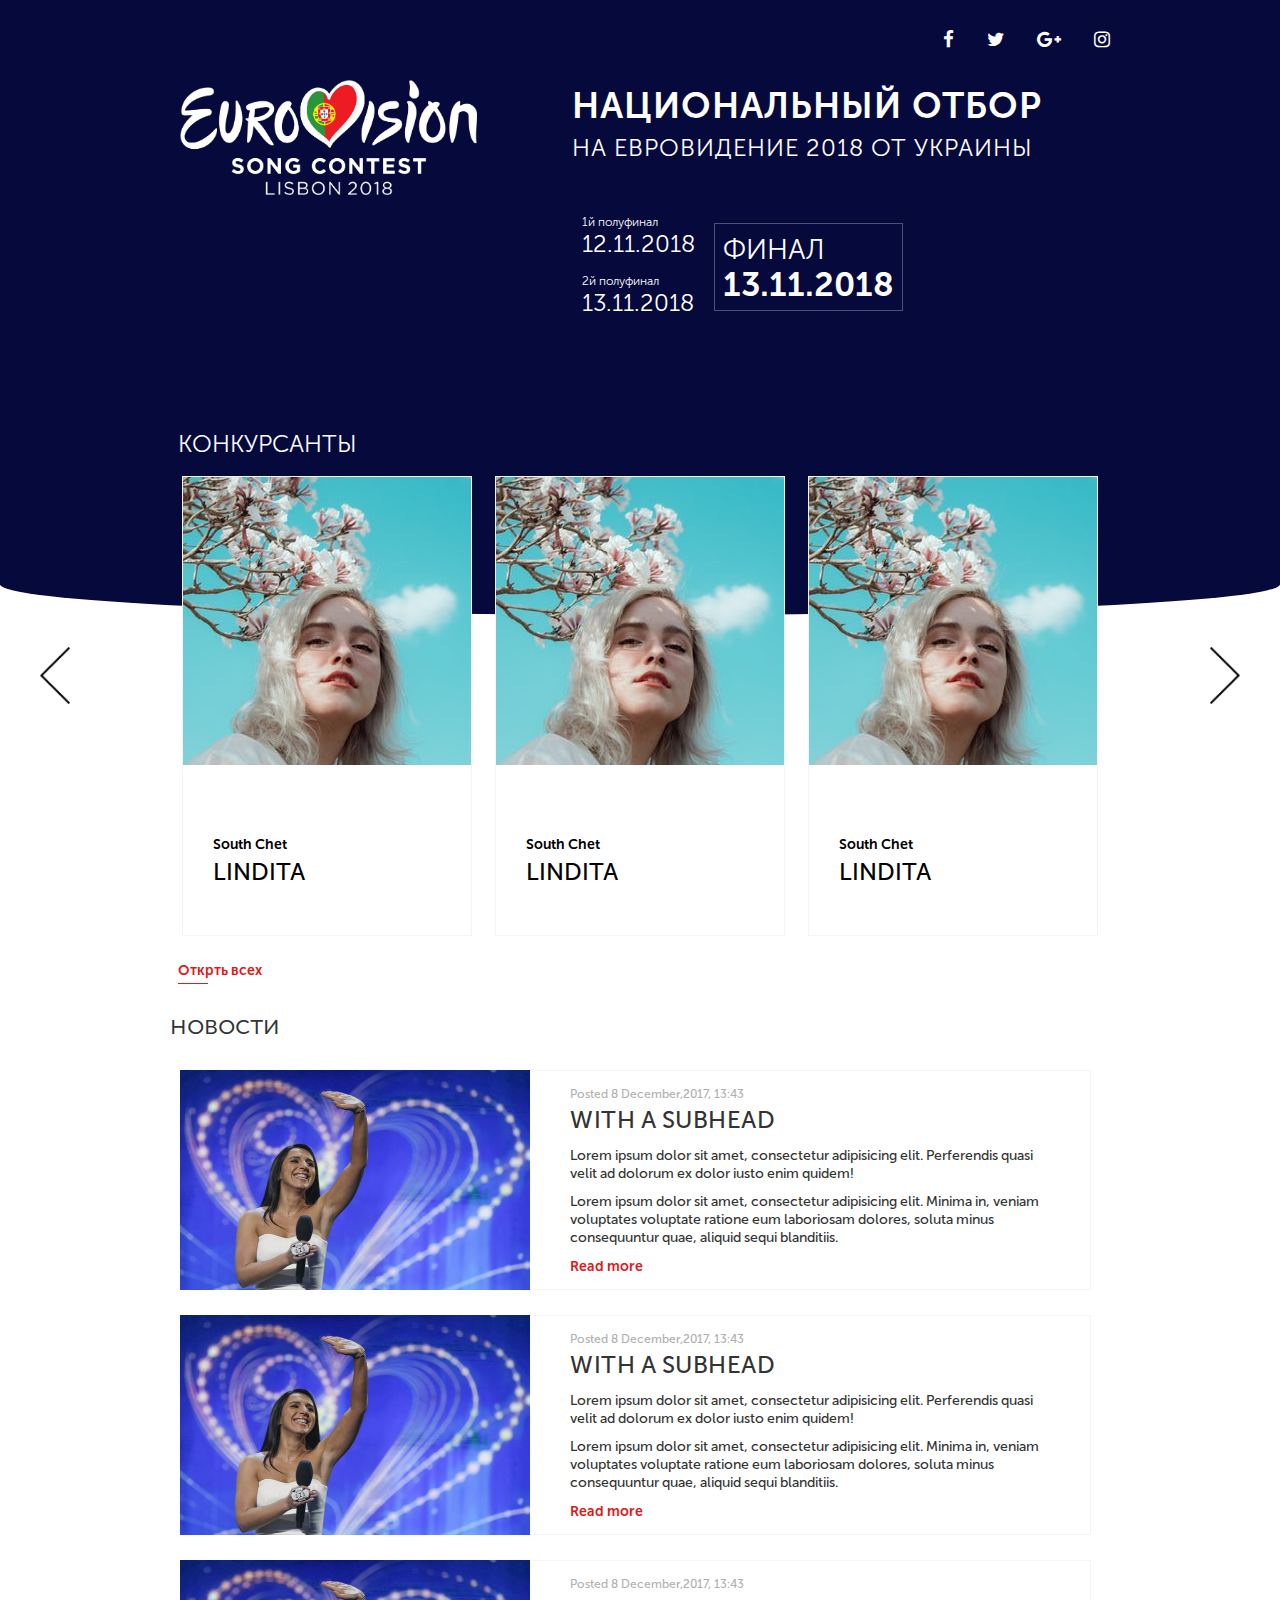
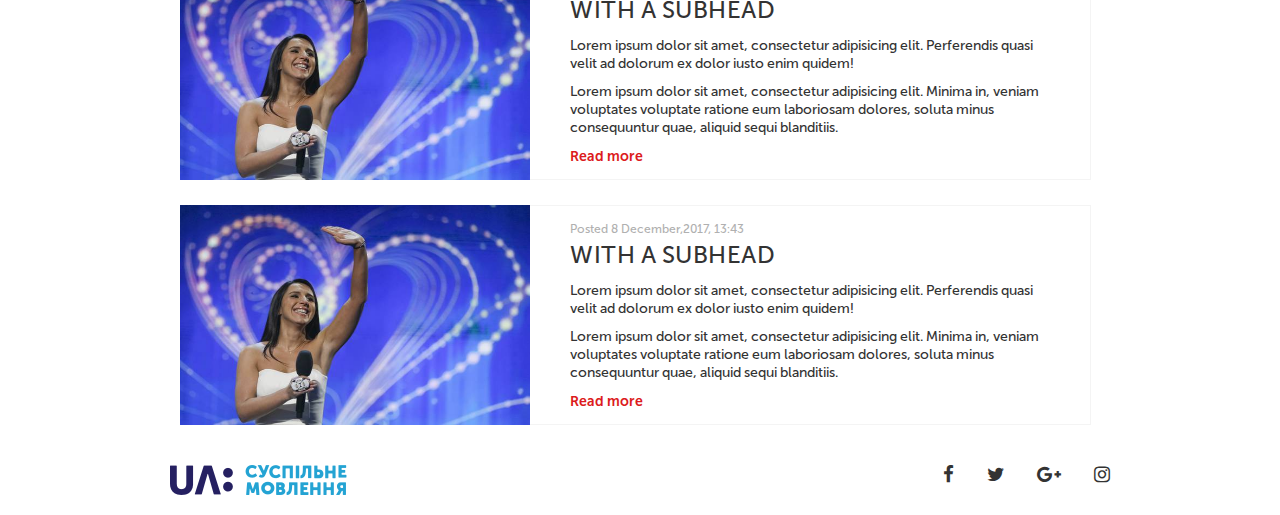
==== index.html @ 68eef476 "first page created" ====
<!DOCTYPE html>
<html lang="ru">
<head>
	<meta charset="UTF-8">
	<title>Национальный отбор</title>
	<link rel="stylesheet" href="css/style.css">
	<link rel="stylesheet" href="css/bootstrap.min.css">
	<link rel="stylesheet" href="css/fonts.css">
	<link rel="stylesheet" href="font-awesome/css/font-awesome.min.css">
	<meta name="viewport" content="width=device-width, initial-scale=1">
</head>
<body>

	<section class="header">
		<div class="container">
			<div class="row">
				<div class="share-wrapper share-header">
					<div class="share facebook">
						<i class="fa fa-facebook fa-lg" aria-hidden="true"></i>
					</div>
					<div class="share twitter">
						<i class="fa fa-twitter fa-lg" aria-hidden="true"></i>
					</div>
					<div class="share googleplus">
						<i class="fa fa-google-plus fa-lg" aria-hidden="true"></i>
					</div>
					<div class="share instagramm">
						<i class="fa fa-instagram fa-lg" aria-hidden="true"></i>
					</div>
				</div>
			</div>
		</div>

		<div class="container">
			<div class="row">
				<div class="col-xs-5 col-sm-5 col-md-5 col-lg-5">
					<div class="euro-logo-wrapper">
						<div class="euro-logo">
							<img src="img/cmyk_white_esc_lisbon_2018.png" alt="Eurovision 2018">
						</div>
					</div>
				</div>
				<div class="col-xs-7 col-sm-7 col-md-7 col-lg-7">
					<div class="header-tittle">
						<span class="bold-tittle">национальный отбор</span> <br>
						<span class="light-tittle">на евровидение 2018 от украины</span>
					</div>
					<div class="container-fluid">
						<div class="row">
							<div class="col-md-3 col-lg-3">
								<div class="header-dates">
									<div class="stage">
										<div class="stage-text">1й полуфинал</div>
										<div class="stage-date">12.11.2018</div>
									</div>
									<div class="stage">
										<div class="stage-text">2й полуфинал</div>
										<div class="stage-date">13.11.2018</div>
									</div>
								</div>
							</div>
							<div class="col-md-4 col-lg-4">
								<div class="final-stage">
									<div class="final-text">финал</div>
									<div class="final-date">13.11.2018</div>
								</div>
							</div>
						</div>
					</div>

				</div>
			</div>
		</div>

		<div class="slider">
			<div class="container">
				<div class="row">
					<div class="slider-tittle light-tittle">конкурсанты</div>
					<div class="control control-left">
						<!-- <i class="fa fa-angle-left fa-5x" aria-hidden="true"></i> -->
					</div>
					<div class="profile-wrapper">
						<div class="profile">
						<div class="photo"></div>
						<div class="profile-descr">
							<div class="home-place">South Chet</div>
							<div class="name">lindita</div>
						</div>
						</div>
	
						<div class="profile">
						<div class="photo"></div>
						<div class="profile-descr">
							<div class="home-place">South Chet</div>
							<div class="name">lindita</div>
						</div>
						</div>
	
						<div class="profile">
						<div class="photo"></div>
						<div class="profile-descr">
							<div class="home-place">South Chet</div>
							<div class="name">lindita</div>
						</div>
						</div>
					</div>
					<div class="control control-right">
						<!-- <i class="fa fa-angle-right fa-5x" aria-hidden="true"></i> -->
					</div>
					<div class="open-all-button">
						Открть всех
						<div class="border-line"></div>
					</div>
				</div>
			</div>
		</div>
	</section>

	<section class="news-section">
		<div class="container">
			<div class="row">
				<div class="news-section-tittle light-tittle">новости</div>
				<div class="col-md-12 col-lg-12">
					<div class="news">
						<div class="news-image">
							<img src="img/news-image.jpg" alt="news image">
						</div>
						<div class="news-content">
							<div class="news-date">Posted 8 December,2017, 13:43</div>
							<div class="news-name light-tittle">with a subhead</div>
							<div class="news-text">
								<p>Lorem ipsum dolor sit amet, consectetur adipisicing elit. Perferendis quasi velit ad dolorum ex dolor iusto enim quidem!</p>
								<p>Lorem ipsum dolor sit amet, consectetur adipisicing elit. Minima in, veniam voluptates voluptate ratione eum laboriosam dolores, soluta minus consequuntur quae, aliquid sequi blanditiis.</p>
							</div>
							<div class="news-button">Read more</div>
						</div>
					</div>
				</div>

				<div class="col-md-12 col-lg-12">
					<div class="news">
						<div class="news-image">
							<img src="img/news-image.jpg" alt="news image">
						</div>
						<div class="news-content">
							<div class="news-date">Posted 8 December,2017, 13:43</div>
							<div class="news-name light-tittle">with a subhead</div>
							<div class="news-text">
								<p>Lorem ipsum dolor sit amet, consectetur adipisicing elit. Perferendis quasi velit ad dolorum ex dolor iusto enim quidem!</p>
								<p>Lorem ipsum dolor sit amet, consectetur adipisicing elit. Minima in, veniam voluptates voluptate ratione eum laboriosam dolores, soluta minus consequuntur quae, aliquid sequi blanditiis.</p>
							</div>
							<div class="news-button">Read more</div>
						</div>
					</div>
				</div>

				<div class="col-md-12 col-lg-12">
					<div class="news">
						<div class="news-image">
							<img src="img/news-image.jpg" alt="news image">
						</div>
						<div class="news-content">
							<div class="news-date">Posted 8 December,2017, 13:43</div>
							<div class="news-name light-tittle">with a subhead</div>
							<div class="news-text">
								<p>Lorem ipsum dolor sit amet, consectetur adipisicing elit. Perferendis quasi velit ad dolorum ex dolor iusto enim quidem!</p>
								<p>Lorem ipsum dolor sit amet, consectetur adipisicing elit. Minima in, veniam voluptates voluptate ratione eum laboriosam dolores, soluta minus consequuntur quae, aliquid sequi blanditiis.</p>
							</div>
							<div class="news-button">Read more</div>
						</div>
					</div>
				</div>

				<div class="col-md-12 col-lg-12">
					<div class="news">
						<div class="news-image">
							<img src="img/news-image.jpg" alt="news image">
						</div>
						<div class="news-content">
							<div class="news-date">Posted 8 December,2017, 13:43</div>
							<div class="news-name light-tittle">with a subhead</div>
							<div class="news-text">
								<p>Lorem ipsum dolor sit amet, consectetur adipisicing elit. Perferendis quasi velit ad dolorum ex dolor iusto enim quidem!</p>
								<p>Lorem ipsum dolor sit amet, consectetur adipisicing elit. Minima in, veniam voluptates voluptate ratione eum laboriosam dolores, soluta minus consequuntur quae, aliquid sequi blanditiis.</p>
							</div>
							<div class="news-button">Read more</div>
						</div>
					</div>
				</div>
			</div>
		</div>
	</section>

	<section class="footer">
		<div class="container">
			<div class="row">
				<div class="suspilne-logo">
					<img src="img/logo.png" alt="Suspilne UA">
				</div>
				<div class="share-wrapper share-footer">
					<div class="share facebook">
						<i class="fa fa-facebook fa-lg" aria-hidden="true"></i>
					</div>
					<div class="share twitter">
						<i class="fa fa-twitter fa-lg" aria-hidden="true"></i>
					</div>
					<div class="share googleplus">
						<i class="fa fa-google-plus fa-lg" aria-hidden="true"></i>
					</div>
					<div class="share instagramm">
						<i class="fa fa-instagram fa-lg" aria-hidden="true"></i>
					</div>
				</div>
			</div>
		</div>
	</section>

		


	<script src="https://ajax.googleapis.com/ajax/libs/jquery/1.11.0/jquery.min.js"></script>
	<script src="bootstrap.min.js"></script>
</body>
</html>
---- css/style.css ----
body {
	margin: 0;
	padding: 0;
	font-family: MuseoSansCyrl300 !important;
}
	  /******************/
	 /* section header */
	/******************/

	.header {
		height: 615px;
		background-color: #06093c;
		color: #fff;
		border-radius: 100% / 10%;
		border-top-left-radius: 0%;
		border-top-right-radius: 0%;
		position: relative;
		margin-bottom: 390px;
	}
	
	.share-wrapper {
		display: inline-block;
		float: right;
		margin-top: 30px;
		margin-bottom: 30px;
	}
	
	.share {
		display: inline-block;
		margin-left: 30px;
	}

	.share:hover {
		cursor: pointer;
	}

	.euro-logo > img {
		width: 80%;
	}

	.header-tittle {
		text-transform: uppercase;
		letter-spacing: 1px;
		margin-bottom: 45px;
	}

	.bold-tittle {
		font-family: MuseoSansCyrl700;
		font-size: 36px;
	}

	.light-tittle {
		font-family: MuseoSansCyrl300;
		font-size: 24px;
	}

	.stage {
		line-height: 22px;
	}

	.stage:nth-child(2) {
		margin-top: 15px;
	}

	.stage-text {
		font-size: 12px;
	}

	.stage-date {
		font-size: 24px;
		font-family: MuseoSansCyrl300;
	}
	
	.final-stage {
		display: inline-block;
		line-height: 35px;
		border: 1px solid #4b5173;
		padding: 8px;
		margin-top: 12px;
	}

	.final-text {
		text-transform: uppercase;
		font-size: 28px;
	}

	.final-date {
		font-size: 34px;
		font-family: MuseoSansCyrl700;
	}

	      /**********/
	     /* slider */
	    /**********/

	.slider {
		width: 1200px;
		position: absolute; 
		bottom: -60%;
		left: 50%;
		transform: translateX(-50%);
		color: #000;
		text-align: center;
	}

	.slider-tittle {
		color: #fff;
		text-align: left;
		text-transform: uppercase;
		padding-left: 8px;
		padding-bottom: 15px;
	}


	.profile {
		display: inline-block;
		border: 1px solid #f4f4f4;
		height: 460px;
		margin: 0 10px;
		text-align: left;
	}

	.profile-wrapper:nth-child(1) {
		margin-left: 0;
	}

	.photo {
		background: url('../img/profile-stub.jpg') no-repeat center;
		width: 288px;
		height: 288px;
	}
	
	.profile-descr {
		margin-top: 70px;
		margin-left: 30px;
	}

	.home-place {
		font-family: MuseoSansCyrl700;
	}

	.name {
		text-transform: uppercase;
		font-size: 24px;
		font-family: MuseoSansCyrl500;
	}

	.control {
		position: absolute;
	}

	.control:hover {
		cursor: pointer;
		transition: 0.5s;
	}

	.control-left {
		left: 0;
		bottom: 50%;
		background: url('../img/arrow.png') no-repeat center;
		background-size: 100%;
		height: 60px;
		width: 30px;
	}

	.control-left:hover {
		background: url('../img/arrow-red.png') no-repeat center;
		background-size: 100%;
		height: 60px;
		width: 30px;
	}

	.control-right {
		right: 0;
		bottom: 50%;
		background: url('../img/arrow.png') no-repeat center;
		background-size: 100%;
		transform: rotate(180deg);
		height: 60px;
		width: 30px;
	}

	.control-right:hover {
		background: url('../img/arrow-red.png') no-repeat center;
		background-size: 100%;
		height: 60px;
		width: 30px;
		transform: rotate(180deg);
	}	

	.open-all-button {
		display: inline-block;
		float: left;
		color: #dc1b20;
		font-family: MuseoSansCyrl700;
		margin-left: 8px;
		margin-top: 25px;
	}

	.open-all-button:hover {
		cursor: pointer;
	}

	.border-line {
		width: 30px;
		height: 1px;
		background-color: #dc1b20;
		margin-top: 2px;
	}

	.open-all-button:hover > .border-line {
		width: 82px;
		transition: 1s;
	}

	   /* ************ */
	  /* news section */
	 /* ************ */

	.news-section-tittle {
		font-size: 28px;
	}

	.news {
		width: 100%;
		margin-top: 25px;
	}
		
	.news-image {
		display: inline-block;
		vertical-align: top;
		float: left;	
	}

	.news-image > img {
		width: 350px;
		height: 220px;
	}

	.news-content {
		display: inline-block;
		width: 61%;
		height: 220px;
		padding-top: 15px;
		padding-left: 40px;
		padding-right: 40px;
		border: 1px solid #f4f4f4;
		border-left: none;
		float: left;
		font-family: MuseoSansCyrl500;
	}

	.news-date {
		color: #b0b0b0;
		font-size: 12px;
	}

	.news-name {
		text-transform: uppercase;
		letter-spacing: 0.5px;
		font-family: MuseoSansCyrl500;
	}

	.news-text {
		line-height: 18px;
	}

	.news-text > p {
		margin-top: 10px;
		margin-bottom: 10px;
	}

	.news-button {
		font-family: MuseoSansCyrl700;
		color: #dc1b20;
	}

	.news-button:hover {
		cursor: pointer;
	}


	   /**************** */
	  /* footer section */
	 /* ************** */

	.footer {
		margin-top: 10px;
	}
	
	.suspilne-logo {
		display: inline-block;
		margin-top: 30px;
	}

	.suspilne-logo:hover {
		cursor: pointer;
	}

	.share-footer {
		display: inline-block;
		vertical-align: top;
	}
---- css/fonts.css ----
@font-face{
	font-family: "MuseoSansCyrl100";
	src: url("../font/MuseoSansCyrl/MuseoSansCyrl.otf");
	font-weight: 100;
}

@font-face{
	font-family: "MuseoSansCyrl300";
	src: url("../font/MuseoSansCyrl/MuseoSansCyrl_0.otf");
	font-weight: 300;
}

@font-face{
	font-family: "MuseoSansCyrl500";
	src: url("../font/MuseoSansCyrl/MuseoSansCyrl_1.otf");
	font-weight: 500;
}

@font-face{
	font-family: "MuseoSansCyrl700";
	src: url("../font/MuseoSansCyrl/MuseoSansCyrl_2.otf");
	font-weight: 700;
}

@font-face{
	font-family: "MuseoSansCyrl900";
	src: url("../font/MuseoSansCyrl/MuseoSansCyrl_3.otf");
	font-weight: 900;
}
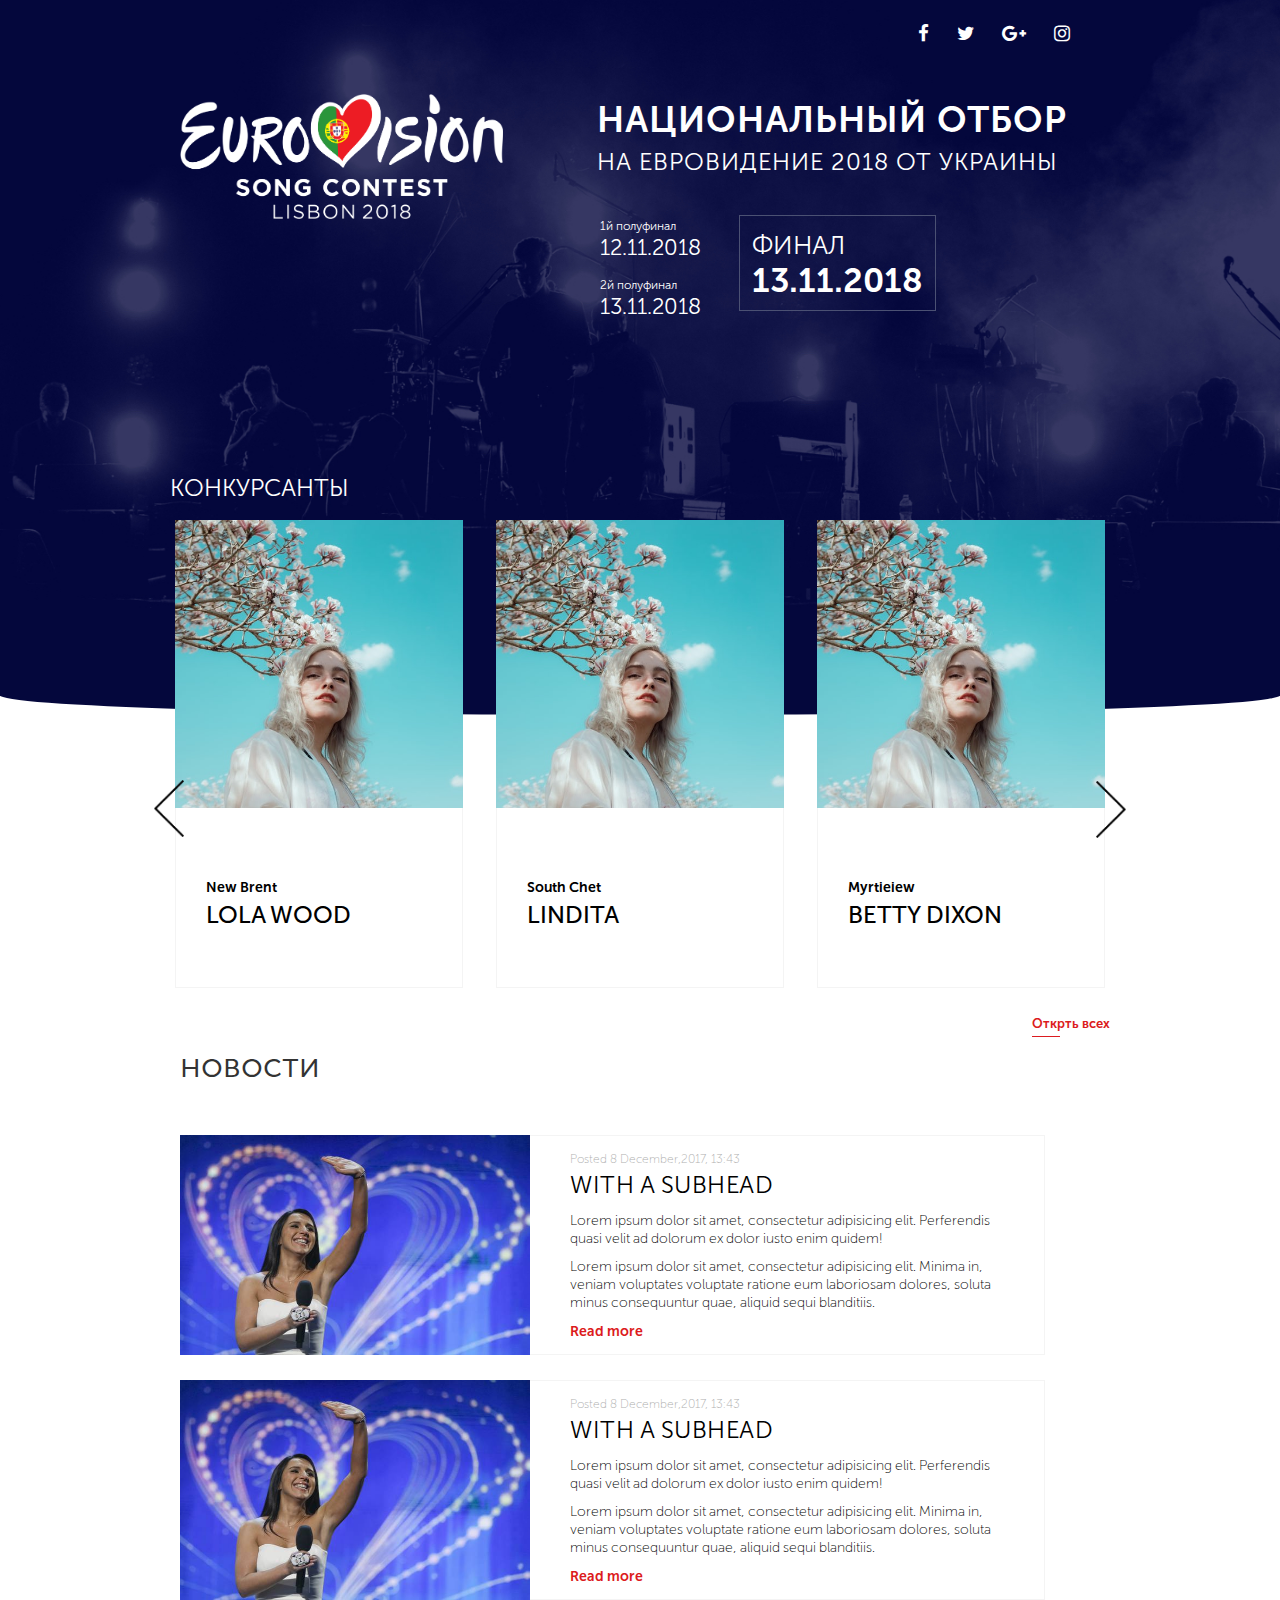
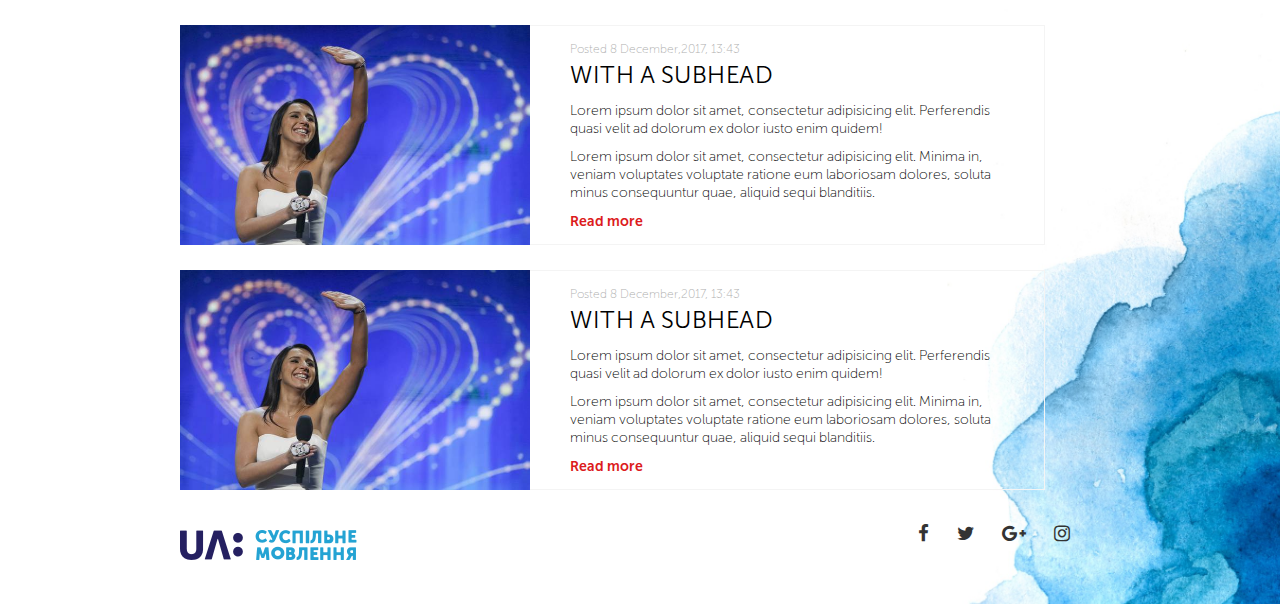
==== commit fd7f642b: "changed main page" ====
--- a/index.html
+++ b/index.html
@@ -80,29 +80,35 @@
 						<!-- <i class="fa fa-angle-left fa-5x" aria-hidden="true"></i> -->
 					</div>
 					<div class="profile-wrapper">
-						<div class="profile">
-						<div class="photo"></div>
-						<div class="profile-descr">
+						<a href="#" class="profile">
+							<div class="photo">
+								<img src="img/profile-stub.jpg" alt="">
+							</div>
+							<div class="profile-descr">
+								<div class="home-place">New Brent</div>
+								<div class="name">lola wood</div>
+							</div>
+						</a>
+	
+						<a href="#" class="profile">
+							<div class="photo">
+								<img src="img/profile-stub.jpg" alt="">
+							</div>
+							<div class="profile-descr">
 							<div class="home-place">South Chet</div>
 							<div class="name">lindita</div>
-						</div>
-						</div>
+							</div>
+						</a>
 	
-						<div class="profile">
-						<div class="photo"></div>
-						<div class="profile-descr">
-							<div class="home-place">South Chet</div>
-							<div class="name">lindita</div>
-						</div>
-						</div>
-	
-						<div class="profile">
-						<div class="photo"></div>
-						<div class="profile-descr">
-							<div class="home-place">South Chet</div>
-							<div class="name">lindita</div>
-						</div>
-						</div>
+						<a href="#" class="profile">
+							<div class="photo">
+								<img src="img/profile-stub.jpg" alt="">
+							</div>
+							<div class="profile-descr">
+								<div class="home-place">Myrtieiew</div>
+								<div class="name">betty dixon</div>
+							</div>
+						</a>
 					</div>
 					<div class="control control-right">
 						<!-- <i class="fa fa-angle-right fa-5x" aria-hidden="true"></i> -->
@@ -114,78 +120,79 @@
 				</div>
 			</div>
 		</div>
+
 	</section>
 
 	<section class="news-section">
 		<div class="container">
 			<div class="row">
-				<div class="news-section-tittle light-tittle">новости</div>
-				<div class="col-md-12 col-lg-12">
-					<div class="news">
-						<div class="news-image">
-							<img src="img/news-image.jpg" alt="news image">
-						</div>
-						<div class="news-content">
-							<div class="news-date">Posted 8 December,2017, 13:43</div>
-							<div class="news-name light-tittle">with a subhead</div>
-							<div class="news-text">
-								<p>Lorem ipsum dolor sit amet, consectetur adipisicing elit. Perferendis quasi velit ad dolorum ex dolor iusto enim quidem!</p>
-								<p>Lorem ipsum dolor sit amet, consectetur adipisicing elit. Minima in, veniam voluptates voluptate ratione eum laboriosam dolores, soluta minus consequuntur quae, aliquid sequi blanditiis.</p>
-							</div>
-							<div class="news-button">Read more</div>
-						</div>
-					</div>
-				</div>
-
-				<div class="col-md-12 col-lg-12">
-					<div class="news">
-						<div class="news-image">
-							<img src="img/news-image.jpg" alt="news image">
-						</div>
-						<div class="news-content">
-							<div class="news-date">Posted 8 December,2017, 13:43</div>
-							<div class="news-name light-tittle">with a subhead</div>
-							<div class="news-text">
-								<p>Lorem ipsum dolor sit amet, consectetur adipisicing elit. Perferendis quasi velit ad dolorum ex dolor iusto enim quidem!</p>
-								<p>Lorem ipsum dolor sit amet, consectetur adipisicing elit. Minima in, veniam voluptates voluptate ratione eum laboriosam dolores, soluta minus consequuntur quae, aliquid sequi blanditiis.</p>
-							</div>
-							<div class="news-button">Read more</div>
-						</div>
-					</div>
-				</div>
-
-				<div class="col-md-12 col-lg-12">
-					<div class="news">
-						<div class="news-image">
-							<img src="img/news-image.jpg" alt="news image">
-						</div>
-						<div class="news-content">
-							<div class="news-date">Posted 8 December,2017, 13:43</div>
-							<div class="news-name light-tittle">with a subhead</div>
-							<div class="news-text">
-								<p>Lorem ipsum dolor sit amet, consectetur adipisicing elit. Perferendis quasi velit ad dolorum ex dolor iusto enim quidem!</p>
-								<p>Lorem ipsum dolor sit amet, consectetur adipisicing elit. Minima in, veniam voluptates voluptate ratione eum laboriosam dolores, soluta minus consequuntur quae, aliquid sequi blanditiis.</p>
-							</div>
-							<div class="news-button">Read more</div>
-						</div>
-					</div>
-				</div>
-
-				<div class="col-md-12 col-lg-12">
-					<div class="news">
-						<div class="news-image">
-							<img src="img/news-image.jpg" alt="news image">
-						</div>
-						<div class="news-content">
-							<div class="news-date">Posted 8 December,2017, 13:43</div>
-							<div class="news-name light-tittle">with a subhead</div>
-							<div class="news-text">
-								<p>Lorem ipsum dolor sit amet, consectetur adipisicing elit. Perferendis quasi velit ad dolorum ex dolor iusto enim quidem!</p>
-								<p>Lorem ipsum dolor sit amet, consectetur adipisicing elit. Minima in, veniam voluptates voluptate ratione eum laboriosam dolores, soluta minus consequuntur quae, aliquid sequi blanditiis.</p>
-							</div>
-							<div class="news-button">Read more</div>
-						</div>
-					</div>
+				<div class="col-md-12 col-lg-12">
+					<div class="news-section-tittle light-tittle">новости</div>
+					<a href="#" class="news">
+						<div class="news-image">
+							<img src="img/news-image.jpg" alt="news image">
+						</div>
+						<div class="news-content">
+							<div class="news-date">Posted 8 December,2017, 13:43</div>
+							<div class="news-name light-tittle">with a subhead</div>
+							<div class="news-text">
+								<p>Lorem ipsum dolor sit amet, consectetur adipisicing elit. Perferendis quasi velit ad dolorum ex dolor iusto enim quidem!</p>
+								<p>Lorem ipsum dolor sit amet, consectetur adipisicing elit. Minima in, veniam voluptates voluptate ratione eum laboriosam dolores, soluta minus consequuntur quae, aliquid sequi blanditiis.</p>
+							</div>
+							<div class="news-button">Read more</div>
+						</div>
+					</a>
+				</div>
+
+				<div class="col-md-12 col-lg-12">
+					<a href="#" class="news">
+						<div class="news-image">
+							<img src="img/news-image.jpg" alt="news image">
+						</div>
+						<div class="news-content">
+							<div class="news-date">Posted 8 December,2017, 13:43</div>
+							<div class="news-name light-tittle">with a subhead</div>
+							<div class="news-text">
+								<p>Lorem ipsum dolor sit amet, consectetur adipisicing elit. Perferendis quasi velit ad dolorum ex dolor iusto enim quidem!</p>
+								<p>Lorem ipsum dolor sit amet, consectetur adipisicing elit. Minima in, veniam voluptates voluptate ratione eum laboriosam dolores, soluta minus consequuntur quae, aliquid sequi blanditiis.</p>
+							</div>
+							<div class="news-button">Read more</div>
+						</div>
+					</a>
+				</div>
+
+				<div class="col-md-12 col-lg-12">
+					<a href="#" class="news">
+						<div class="news-image">
+							<img src="img/news-image.jpg" alt="news image">
+						</div>
+						<div class="news-content">
+							<div class="news-date">Posted 8 December,2017, 13:43</div>
+							<div class="news-name light-tittle">with a subhead</div>
+							<div class="news-text">
+								<p>Lorem ipsum dolor sit amet, consectetur adipisicing elit. Perferendis quasi velit ad dolorum ex dolor iusto enim quidem!</p>
+								<p>Lorem ipsum dolor sit amet, consectetur adipisicing elit. Minima in, veniam voluptates voluptate ratione eum laboriosam dolores, soluta minus consequuntur quae, aliquid sequi blanditiis.</p>
+							</div>
+							<div class="news-button">Read more</div>
+						</div>
+					</a>
+				</div>
+
+				<div class="col-md-12 col-lg-12">
+					<a href="#" class="news">
+						<div class="news-image">
+							<img src="img/news-image.jpg" alt="news image">
+						</div>
+						<div class="news-content">
+							<div class="news-date">Posted 8 December,2017, 13:43</div>
+							<div class="news-name light-tittle">with a subhead</div>
+							<div class="news-text">
+								<p>Lorem ipsum dolor sit amet, consectetur adipisicing elit. Perferendis quasi velit ad dolorum ex dolor iusto enim quidem!</p>
+								<p>Lorem ipsum dolor sit amet, consectetur adipisicing elit. Minima in, veniam voluptates voluptate ratione eum laboriosam dolores, soluta minus consequuntur quae, aliquid sequi blanditiis.</p>
+							</div>
+							<div class="news-button">Read more</div>
+						</div>
+					</a>
 				</div>
 			</div>
 		</div>
@@ -212,6 +219,12 @@
 					</div>
 				</div>
 			</div>
+		</div>
+	</section>
+
+	<section class="aquarel">
+		<div class="decoration">
+			<img src="img/aquarel_bg.jpeg" alt="">
 		</div>
 	</section>
 
--- a/css/style.css
+++ b/css/style.css
@@ -3,45 +3,60 @@
 	padding: 0;
 	font-family: MuseoSansCyrl300 !important;
 }
+
+a {
+	color: #000 !important;
+	outline: none;
+}
 	  /******************/
 	 /* section header */
 	/******************/
-
+	
 	.header {
-		height: 615px;
-		background-color: #06093c;
+		height: 715px;
+		background: url('../img/bg.jpg') no-repeat center;
+		background-size: cover;
 		color: #fff;
-		border-radius: 100% / 10%;
+		border-radius: 90% / 5%;
 		border-top-left-radius: 0%;
 		border-top-right-radius: 0%;
+		border-bottom-right-radius: 1% / 1%;
+		border-bottom-left-radius: 1%/1%;
 		position: relative;
-		margin-bottom: 390px;
-	}
-	
+		margin-bottom: 325px;
+	}
+	
+	.share-header {
+		padding-bottom: 20px;
+	}
+
 	.share-wrapper {
 		display: inline-block;
 		float: right;
-		margin-top: 30px;
+		margin-top: 24px;
 		margin-bottom: 30px;
+		padding-right: 40px;
 	}
 	
 	.share {
 		display: inline-block;
-		margin-left: 30px;
+		margin-left: 25px;
+		font-size: 14px;
 	}
 
 	.share:hover {
 		cursor: pointer;
 	}
-
+	
 	.euro-logo > img {
-		width: 80%;
+		width: 87%;
 	}
 
 	.header-tittle {
 		text-transform: uppercase;
 		letter-spacing: 1px;
-		margin-bottom: 45px;
+		margin-bottom: 35px;
+		margin-left: 25px;
 	}
 
 	.bold-tittle {
@@ -56,6 +71,7 @@
 
 	.stage {
 		line-height: 22px;
+		margin-left: 18px;
 	}
 
 	.stage:nth-child(2) {
@@ -67,7 +83,7 @@
 	}
 
 	.stage-date {
-		font-size: 24px;
+		font-size: 22px;
 		font-family: MuseoSansCyrl300;
 	}
 	
@@ -75,13 +91,14 @@
 		display: inline-block;
 		line-height: 35px;
 		border: 1px solid #4b5173;
-		padding: 8px;
-		margin-top: 12px;
+		padding: 12px;
+		margin-left: 25px;
+		
 	}
 
 	.final-text {
 		text-transform: uppercase;
-		font-size: 28px;
+		font-size: 26px;
 	}
 
 	.final-date {
@@ -94,9 +111,9 @@
 	    /**********/
 
 	.slider {
-		width: 1200px;
+		width: 100%;
 		position: absolute; 
-		bottom: -60%;
+		bottom: -45%;
 		left: 50%;
 		transform: translateX(-50%);
 		color: #000;
@@ -107,32 +124,42 @@
 		color: #fff;
 		text-align: left;
 		text-transform: uppercase;
-		padding-left: 8px;
 		padding-bottom: 15px;
 	}
-
-
+	
 	.profile {
 		display: inline-block;
-		border: 1px solid #f4f4f4;
 		height: 460px;
-		margin: 0 10px;
 		text-align: left;
-	}
-
-	.profile-wrapper:nth-child(1) {
-		margin-left: 0;
+		margin-right: 30px;
+	}
+
+	.profile:nth-child(3) {
+		margin-right: 0;
+	}
+
+	.profile:hover {
+		text-decoration: none;
+		color: #000;
 	}
 
 	.photo {
-		background: url('../img/profile-stub.jpg') no-repeat center;
 		width: 288px;
 		height: 288px;
 	}
+
+	.photo > img {
+		width: 100%;
+		height: 100%;
+		object-fit: cover;
+	}
 	
 	.profile-descr {
-		margin-top: 70px;
-		margin-left: 30px;
+		padding-top: 70px;
+		padding-left: 30px;
+		padding-bottom: 55px;
+		border: 1px solid #f4f4f4;
+		border-top: none;
 	}
 
 	.home-place {
@@ -147,6 +174,7 @@
 
 	.control {
 		position: absolute;
+		bottom: 35%;
 	}
 
 	.control:hover {
@@ -155,8 +183,7 @@
 	}
 
 	.control-left {
-		left: 0;
-		bottom: 50%;
+		left: 12%;
 		background: url('../img/arrow.png') no-repeat center;
 		background-size: 100%;
 		height: 60px;
@@ -171,8 +198,7 @@
 	}
 
 	.control-right {
-		right: 0;
-		bottom: 50%;
+		right: 12%;
 		background: url('../img/arrow.png') no-repeat center;
 		background-size: 100%;
 		transform: rotate(180deg);
@@ -189,12 +215,13 @@
 	}	
 
 	.open-all-button {
-		display: inline-block;
-		float: left;
+		display: block;
+		float: right;
 		color: #dc1b20;
+		font-size: 13px;
 		font-family: MuseoSansCyrl700;
 		margin-left: 8px;
-		margin-top: 25px;
+		margin-top: 35px;
 	}
 
 	.open-all-button:hover {
@@ -202,14 +229,14 @@
 	}
 
 	.border-line {
-		width: 30px;
+		width: 28px;
 		height: 1px;
 		background-color: #dc1b20;
 		margin-top: 2px;
 	}
 
 	.open-all-button:hover > .border-line {
-		width: 82px;
+		width: 75px;
 		transition: 1s;
 	}
 
@@ -218,17 +245,18 @@
 	 /* ************ */
 
 	.news-section-tittle {
-		font-size: 28px;
+		font-size: 35px;
+		padding-bottom: 20px;
 	}
 
 	.news {
+		display: block;
 		width: 100%;
 		margin-top: 25px;
 	}
 		
 	.news-image {
 		display: inline-block;
-		vertical-align: top;
 		float: left;	
 	}
 
@@ -239,7 +267,7 @@
 
 	.news-content {
 		display: inline-block;
-		width: 61%;
+		width: 56%;
 		height: 220px;
 		padding-top: 15px;
 		padding-left: 40px;
@@ -247,7 +275,7 @@
 		border: 1px solid #f4f4f4;
 		border-left: none;
 		float: left;
-		font-family: MuseoSansCyrl500;
+		font-family: MuseoSansCyrl100;
 	}
 
 	.news-date {
@@ -258,7 +286,7 @@
 	.news-name {
 		text-transform: uppercase;
 		letter-spacing: 0.5px;
-		font-family: MuseoSansCyrl500;
+		font-family: MuseoSansCyrl300;
 	}
 
 	.news-text {
@@ -286,23 +314,42 @@
 
 	.footer {
 		margin-top: 10px;
-	}
-	
+		margin-bottom: 30px;
+	}
+
 	.suspilne-logo {
 		display: inline-block;
 		margin-top: 30px;
+		margin-left: 10px;
 	}
 
 	.suspilne-logo:hover {
 		cursor: pointer;
 	}
 
-	.share-footer {
-		display: inline-block;
-		vertical-align: top;
-	}
-
-
-
-
-
+
+	   /***************** */
+	  /* aquarel section */
+	 /* *************** */
+	
+	.aquarel {
+		position: relative;
+	}
+
+	.decoration {
+		position: absolute;
+		bottom: -30%;
+		right: -48%;
+		transform: rotate(180deg);
+		z-index: -1;
+	}
+
+	.decoration > img {
+		width: 50%;
+	}
+
+	
+
+
+
+
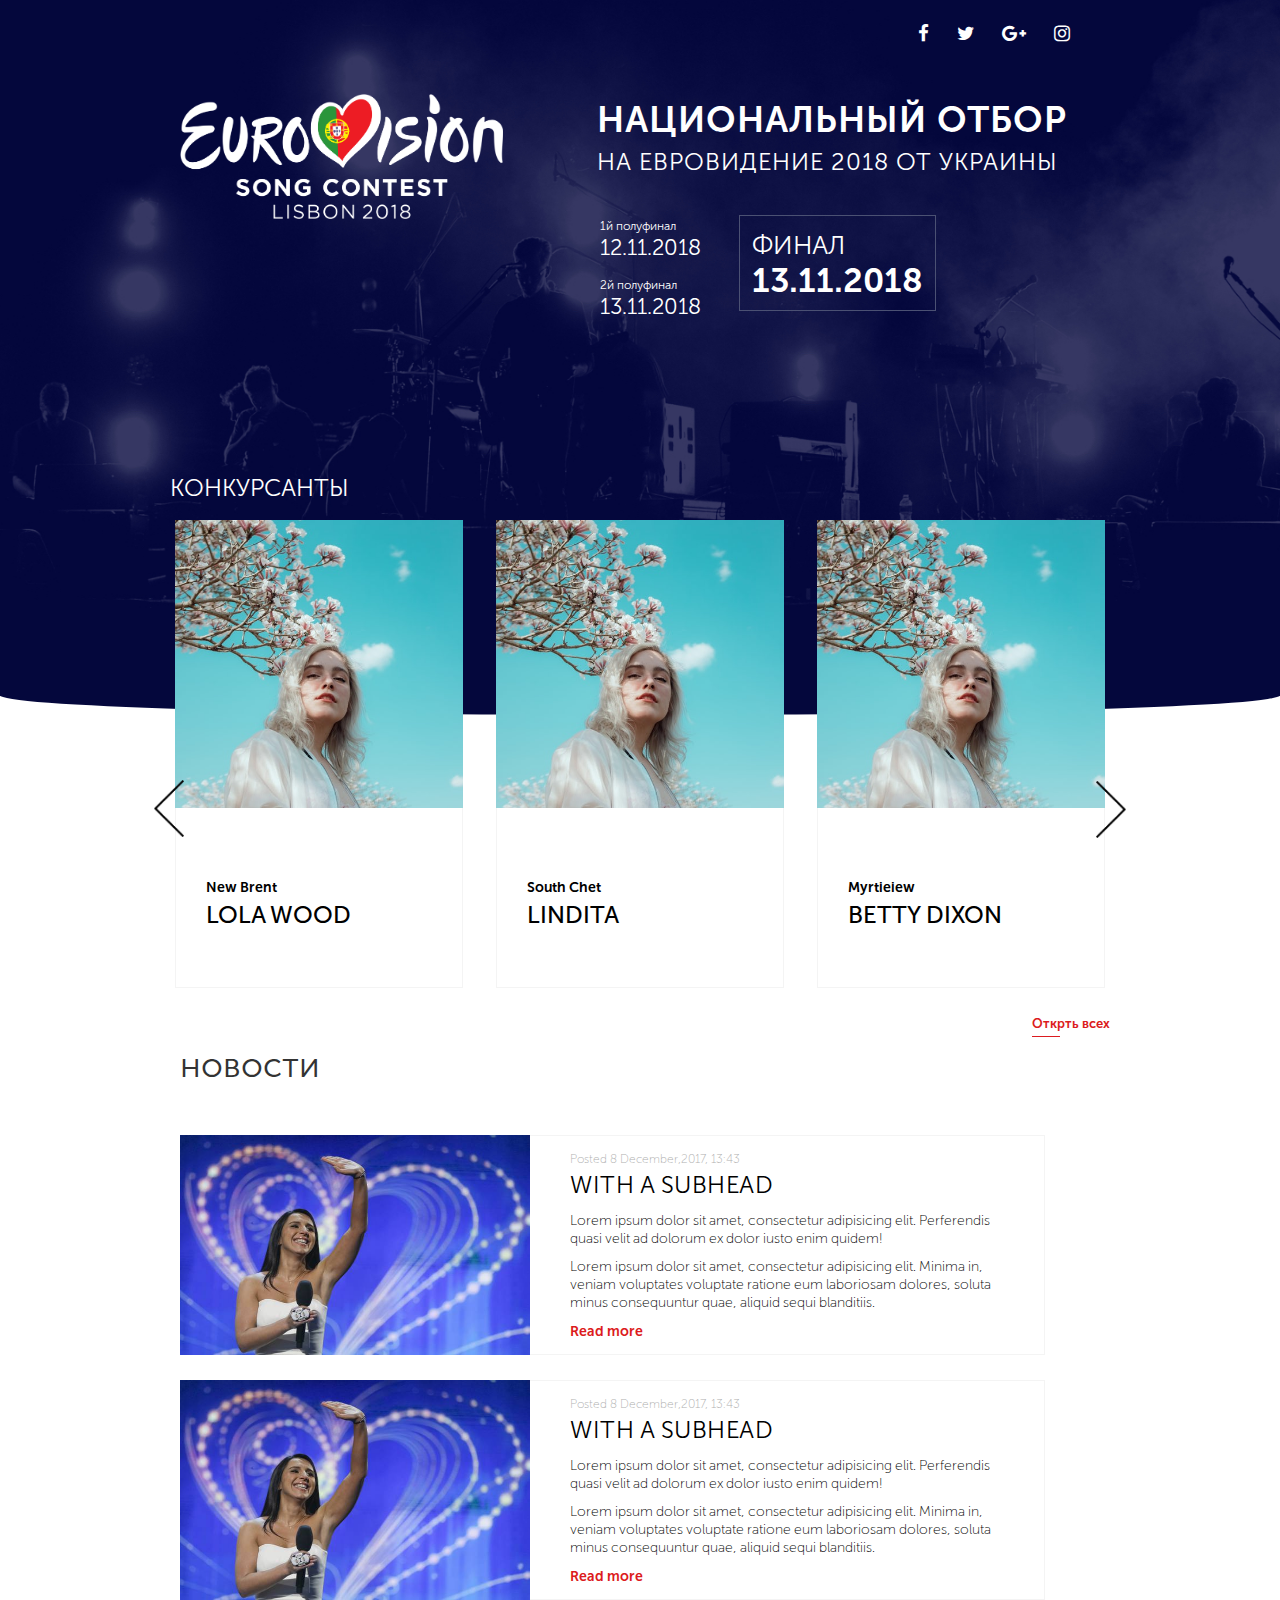
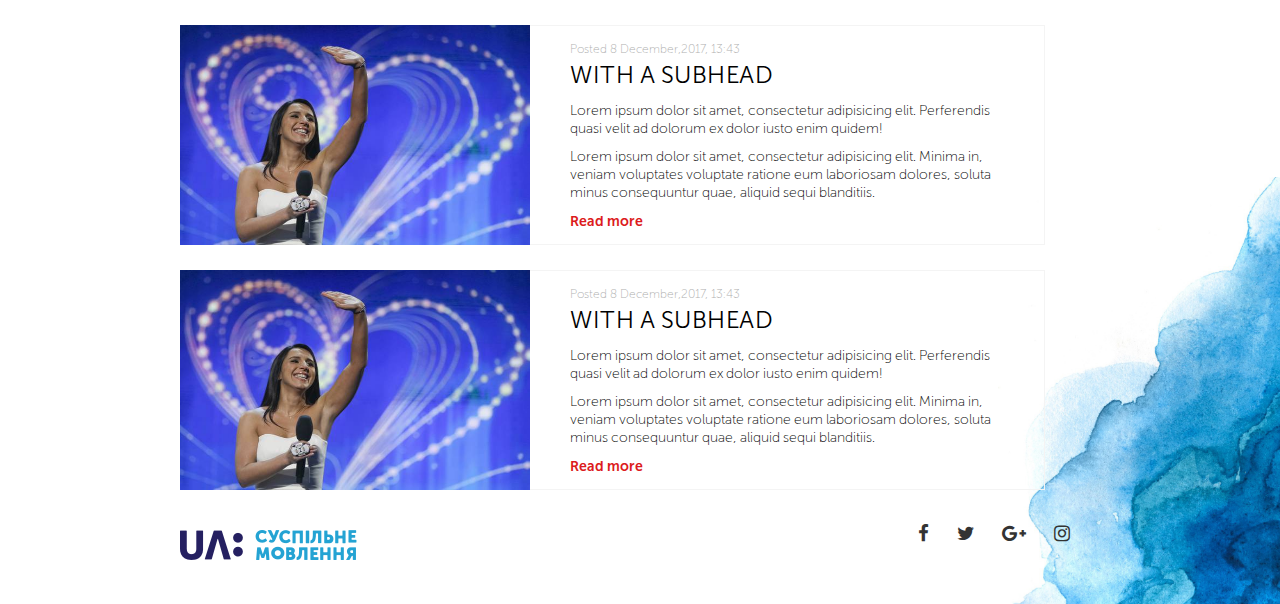
==== commit 9e7e8ef4: "fixed background size" ====
--- a/index.html
+++ b/index.html
@@ -224,7 +224,7 @@
 
 	<section class="aquarel">
 		<div class="decoration">
-			<img src="img/aquarel_bg.jpeg" alt="">
+			<img src="img/aquarel_bg_rounded.jpg" alt="s!!!!!!!!!!!!">
 		</div>
 	</section>
 
--- a/css/style.css
+++ b/css/style.css
@@ -2,6 +2,7 @@
 	margin: 0;
 	padding: 0;
 	font-family: MuseoSansCyrl300 !important;
+	overflow-x: hidden;
 }
 
 a {
@@ -244,6 +245,10 @@
 	  /* news section */
 	 /* ************ */
 
+	.news-section {
+		overflow: hidden;
+	}
+	
 	.news-section-tittle {
 		font-size: 35px;
 		padding-bottom: 20px;
@@ -337,10 +342,10 @@
 	}
 
 	.decoration {
+		width: 100%;
 		position: absolute;
-		bottom: -30%;
-		right: -48%;
-		transform: rotate(180deg);
+		right: -78%;
+		bottom: 0;
 		z-index: -1;
 	}
 
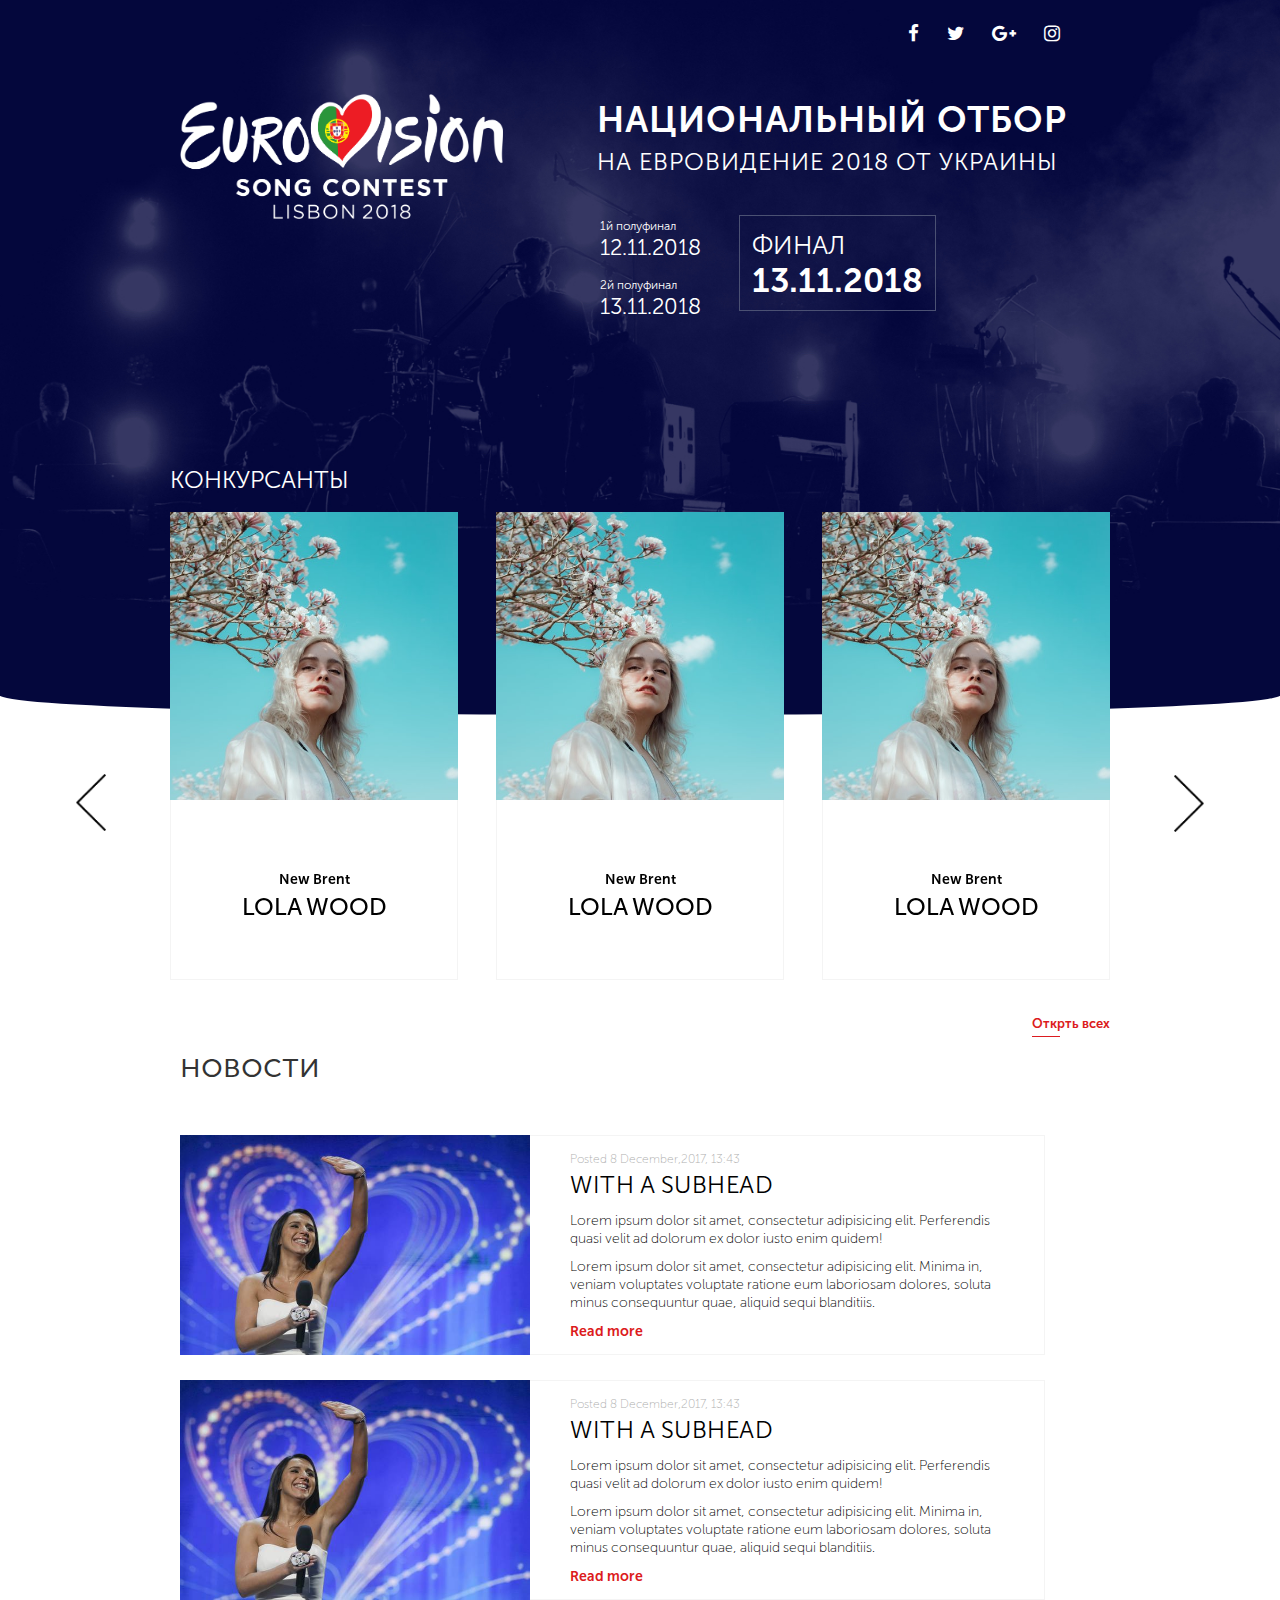
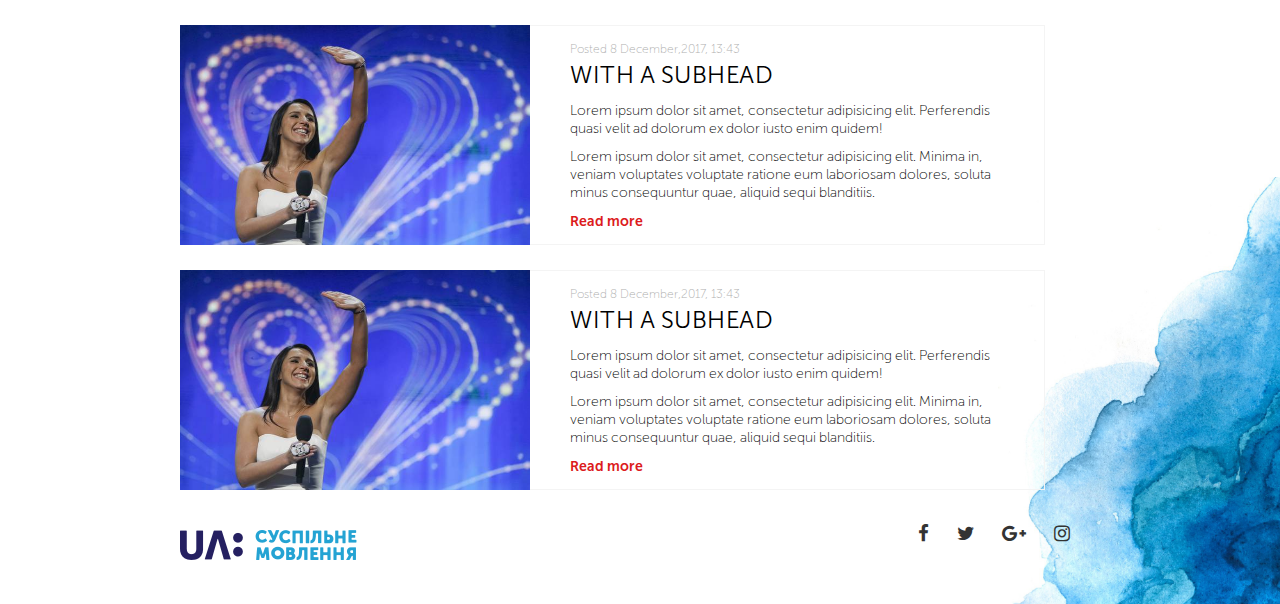
==== commit fe077222: "added slick slider" ====
--- a/index.html
+++ b/index.html
@@ -7,6 +7,8 @@
 	<link rel="stylesheet" href="css/bootstrap.min.css">
 	<link rel="stylesheet" href="css/fonts.css">
 	<link rel="stylesheet" href="font-awesome/css/font-awesome.min.css">
+	<link rel="stylesheet" type="text/css" href="slick/slick.css"/>
+	<link rel="stylesheet" type="text/css" href="slick/slick-theme.css"/>
 	<meta name="viewport" content="width=device-width, initial-scale=1">
 </head>
 <body>
@@ -14,7 +16,8 @@
 	<section class="header">
 		<div class="container">
 			<div class="row">
-				<div class="share-wrapper share-header">
+				<div class="col-xs-12 col-sm-12 col-md-12 col-lg-12">
+					<div class="share-wrapper share-header">
 					<div class="share facebook">
 						<i class="fa fa-facebook fa-lg" aria-hidden="true"></i>
 					</div>
@@ -27,20 +30,21 @@
 					<div class="share instagramm">
 						<i class="fa fa-instagram fa-lg" aria-hidden="true"></i>
 					</div>
-				</div>
-			</div>
-		</div>
-
-		<div class="container">
-			<div class="row">
-				<div class="col-xs-5 col-sm-5 col-md-5 col-lg-5">
+					</div>
+				</div>
+			</div>
+		</div>
+
+		<div class="container">
+			<div class="row">
+				<div class="col-xs-12 col-sm-12 col-md-5 col-lg-5">
 					<div class="euro-logo-wrapper">
 						<div class="euro-logo">
 							<img src="img/cmyk_white_esc_lisbon_2018.png" alt="Eurovision 2018">
 						</div>
 					</div>
 				</div>
-				<div class="col-xs-7 col-sm-7 col-md-7 col-lg-7">
+				<div class="col-xs-12 col-sm-12 col-md-7 col-lg-7">
 					<div class="header-tittle">
 						<span class="bold-tittle">национальный отбор</span> <br>
 						<span class="light-tittle">на евровидение 2018 от украины</span>
@@ -59,7 +63,7 @@
 									</div>
 								</div>
 							</div>
-							<div class="col-md-4 col-lg-4">
+							<div class="col-xs-12 col-sm-12 col-md-4 col-lg-4">
 								<div class="final-stage">
 									<div class="final-text">финал</div>
 									<div class="final-date">13.11.2018</div>
@@ -76,10 +80,48 @@
 			<div class="container">
 				<div class="row">
 					<div class="slider-tittle light-tittle">конкурсанты</div>
-					<div class="control control-left">
-						<!-- <i class="fa fa-angle-left fa-5x" aria-hidden="true"></i> -->
-					</div>
+					<div class="control"></div>
 					<div class="profile-wrapper">
+						<a href="#" class="profile">
+							<div class="photo">
+								<img src="img/profile-stub.jpg" alt="">
+							</div>
+							<div class="profile-descr">
+								<div class="home-place">New Brent</div>
+								<div class="name">lola wood</div>
+							</div>
+						</a>
+
+						<a href="#" class="profile">
+							<div class="photo">
+								<img src="img/profile-stub.jpg" alt="">
+							</div>
+							<div class="profile-descr">
+								<div class="home-place">New Brent</div>
+								<div class="name">lola wood</div>
+							</div>
+						</a>
+
+						<a href="#" class="profile">
+							<div class="photo">
+								<img src="img/profile-stub.jpg" alt="">
+							</div>
+							<div class="profile-descr">
+								<div class="home-place">New Brent</div>
+								<div class="name">lola wood</div>
+							</div>
+						</a>
+
+						<a href="#" class="profile">
+							<div class="photo">
+								<img src="img/profile-stub.jpg" alt="">
+							</div>
+							<div class="profile-descr">
+								<div class="home-place">New Brent</div>
+								<div class="name">lola wood</div>
+							</div>
+						</a>
+
 						<a href="#" class="profile">
 							<div class="photo">
 								<img src="img/profile-stub.jpg" alt="">
@@ -110,9 +152,7 @@
 							</div>
 						</a>
 					</div>
-					<div class="control control-right">
-						<!-- <i class="fa fa-angle-right fa-5x" aria-hidden="true"></i> -->
-					</div>
+					
 					<div class="open-all-button">
 						Открть всех
 						<div class="border-line"></div>
@@ -230,8 +270,12 @@
 
 		
 
-
+	
 	<script src="https://ajax.googleapis.com/ajax/libs/jquery/1.11.0/jquery.min.js"></script>
 	<script src="bootstrap.min.js"></script>
+	
+	<script type="text/javascript" src="slick/slick.min.js"></script>
+	<script type="text/javascript" src=slider.js></script>
+
 </body>
 </html>--- a/css/style.css
+++ b/css/style.css
@@ -131,12 +131,12 @@
 	.profile {
 		display: inline-block;
 		height: 460px;
-		text-align: left;
-		margin-right: 30px;
-	}
-
-	.profile:nth-child(3) {
-		margin-right: 0;
+		text-align: center;
+		margin: 0 19px;
+	}
+
+	.profile-wrapper {
+		width: inherit;
 	}
 
 	.profile:hover {
@@ -157,7 +157,7 @@
 	
 	.profile-descr {
 		padding-top: 70px;
-		padding-left: 30px;
+		width: 288px;
 		padding-bottom: 55px;
 		border: 1px solid #f4f4f4;
 		border-top: none;
@@ -175,16 +175,18 @@
 
 	.control {
 		position: absolute;
-		bottom: 35%;
-	}
-
-	.control:hover {
+		width: 940px;
+		bottom: 46%;
+	}
+
+	.control > div:hover {
 		cursor: pointer;
 		transition: 0.5s;
 	}
 
 	.control-left {
-		left: 12%;
+		position: absolute;
+		left: -10%;
 		background: url('../img/arrow.png') no-repeat center;
 		background-size: 100%;
 		height: 60px;
@@ -199,7 +201,8 @@
 	}
 
 	.control-right {
-		right: 12%;
+		position: absolute;
+		right: -10%;
 		background: url('../img/arrow.png') no-repeat center;
 		background-size: 100%;
 		transform: rotate(180deg);
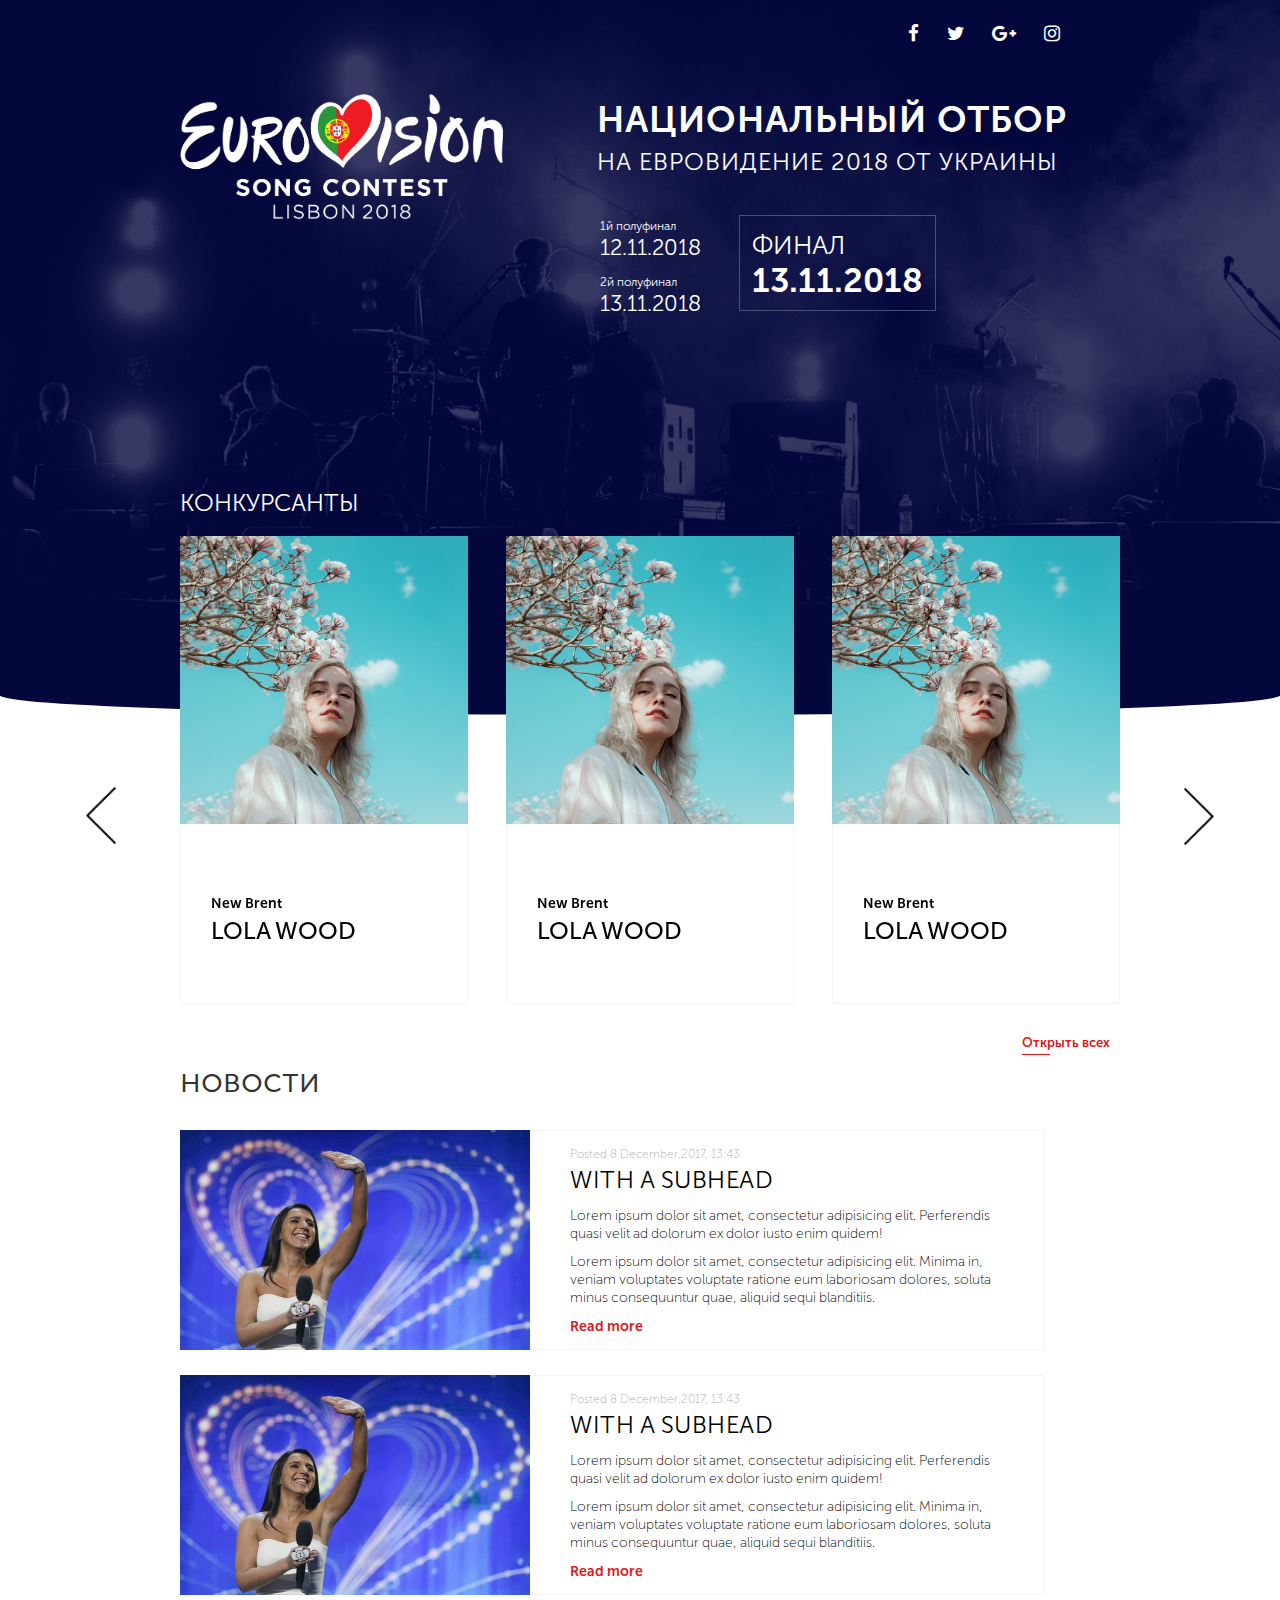
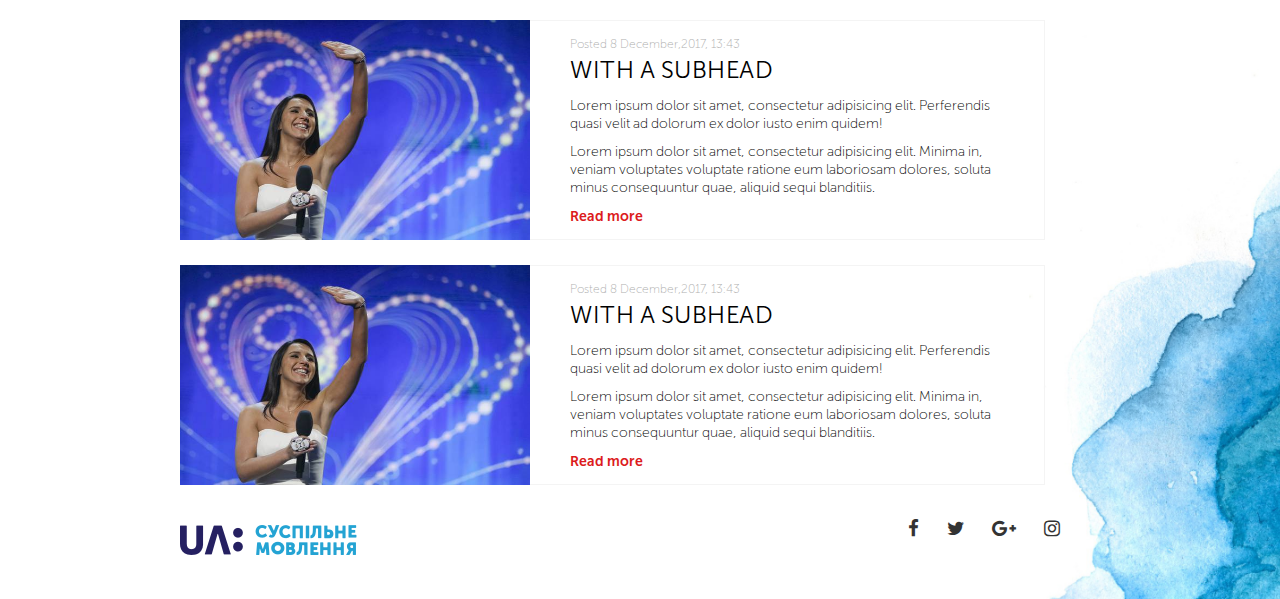
==== commit d6a82253: "added mobile version" ====
--- a/index.html
+++ b/index.html
@@ -52,14 +52,20 @@
 					<div class="container-fluid">
 						<div class="row">
 							<div class="col-md-3 col-lg-3">
-								<div class="header-dates">
-									<div class="stage">
-										<div class="stage-text">1й полуфинал</div>
-										<div class="stage-date">12.11.2018</div>
-									</div>
-									<div class="stage">
-										<div class="stage-text">2й полуфинал</div>
-										<div class="stage-date">13.11.2018</div>
+								<div class="container-flud">
+									<div class="row">
+										<div class="col-xs-6 col-sm 6 col-md-12 col-lg-12">
+												<div class="stage">
+													<div class="stage-text">1й 	полуфинал</div>
+													<div class="stage-date">12.11.2018</div>
+												</div>
+										</div>
+										<div class="col-xs-6 col-sm 6 col-md-12 col-lg-12">
+												<div class="stage second-stage">
+													<div class="stage-text">2й 	полуфинал</div>
+													<div class="stage-date">13.11.2018</div>
+												</div>
+										</div>
 									</div>
 								</div>
 							</div>
@@ -78,10 +84,21 @@
 
 		<div class="slider">
 			<div class="container">
-				<div class="row">
-					<div class="slider-tittle light-tittle">конкурсанты</div>
-					<div class="control"></div>
-					<div class="profile-wrapper">
+				<div class="row">	
+					<div class="col-xs-8 col-sm-8 col-md-12 col-lg-12">
+						<div class="slider-tittle light-tittle">конкурсанты</div>
+					</div>
+					<div class="col-xs-4 col-sm-4 hidden-md hidden-lg">
+						<div class="open-all-button">
+							Открыть всех
+							<div class="border-line"></div>
+						</div>
+					</div>
+				</div>
+			</div>
+
+			<div class="control"></div>
+			<div class="profile-wrapper">
 						<a href="#" class="profile">
 							<div class="photo">
 								<img src="img/profile-stub.jpg" alt="">
@@ -151,23 +168,30 @@
 								<div class="name">betty dixon</div>
 							</div>
 						</a>
-					</div>
-					
-					<div class="open-all-button">
-						Открть всех
-						<div class="border-line"></div>
-					</div>
-				</div>
-			</div>
-		</div>
-
+			</div>
+			<div class="container">
+				<div class="row">	
+					<div class="hidden-xs hidden-sm col-md-12 col-lg-12">
+						<div class="open-all-button">
+							Открыть всех
+							<div class="border-line"></div>
+						</div>
+					</div>
+				</div>
+			</div>
+		</div>
 	</section>
 
 	<section class="news-section">
 		<div class="container">
 			<div class="row">
-				<div class="col-md-12 col-lg-12">
+				<div class="col-xs-12 col-sm-12 col-md-12 col-lg-12">
 					<div class="news-section-tittle light-tittle">новости</div>
+				</div>
+			</div>
+
+			<div class="row">
+				<div class="col-xs-12 col-sm-12 col-md-12 col-lg-12">
 					<a href="#" class="news">
 						<div class="news-image">
 							<img src="img/news-image.jpg" alt="news image">
@@ -183,8 +207,10 @@
 						</div>
 					</a>
 				</div>
-
-				<div class="col-md-12 col-lg-12">
+			</div>
+
+			<div class="row">
+				<div class="col-xs-12 col-sm-12 col-md-12 col-lg-12">
 					<a href="#" class="news">
 						<div class="news-image">
 							<img src="img/news-image.jpg" alt="news image">
@@ -200,8 +226,10 @@
 						</div>
 					</a>
 				</div>
-
-				<div class="col-md-12 col-lg-12">
+			</div>
+
+			<div class="row">
+				<div class="col-xs-12 col-sm-12 col-md-12 col-lg-12">
 					<a href="#" class="news">
 						<div class="news-image">
 							<img src="img/news-image.jpg" alt="news image">
@@ -217,8 +245,10 @@
 						</div>
 					</a>
 				</div>
-
-				<div class="col-md-12 col-lg-12">
+			</div>
+
+			<div class="row">
+				<div class="col-xs-12 col-sm-12 col-md-12 col-lg-12">
 					<a href="#" class="news">
 						<div class="news-image">
 							<img src="img/news-image.jpg" alt="news image">
@@ -235,16 +265,20 @@
 					</a>
 				</div>
 			</div>
+
 		</div>
 	</section>
 
 	<section class="footer">
 		<div class="container">
 			<div class="row">
-				<div class="suspilne-logo">
-					<img src="img/logo.png" alt="Suspilne UA">
-				</div>
-				<div class="share-wrapper share-footer">
+				<div class="col-xs-12 col-sm-12 col-md-6 col-lg-6">
+					<div class="suspilne-logo">
+						<img src="img/logo.png" alt="Suspilne UA">
+					</div>
+				</div>
+				<div class="col-xs-12 col-sm-12 col-md-6 col-lg-6">
+					<div class="share-wrapper share-footer">
 					<div class="share facebook">
 						<i class="fa fa-facebook fa-lg" aria-hidden="true"></i>
 					</div>
@@ -257,23 +291,18 @@
 					<div class="share instagramm">
 						<i class="fa fa-instagram fa-lg" aria-hidden="true"></i>
 					</div>
+					</div>
 				</div>
 			</div>
 		</div>
 	</section>
 
-	<section class="aquarel">
-		<div class="decoration">
-			<img src="img/aquarel_bg_rounded.jpg" alt="s!!!!!!!!!!!!">
-		</div>
-	</section>
 
 		
 
 	
 	<script src="https://ajax.googleapis.com/ajax/libs/jquery/1.11.0/jquery.min.js"></script>
 	<script src="bootstrap.min.js"></script>
-	
 	<script type="text/javascript" src="slick/slick.min.js"></script>
 	<script type="text/javascript" src=slider.js></script>
 
--- a/css/style.css
+++ b/css/style.css
@@ -2,13 +2,16 @@
 	margin: 0;
 	padding: 0;
 	font-family: MuseoSansCyrl300 !important;
-	overflow-x: hidden;
+	background: url('../img/aquarel_bg_rounded.jpg') no-repeat;
+	background-size: 70%;
+	background-position: 268% 100%;
 }
 
 a {
 	color: #000 !important;
-	outline: none;
+	outline: none !important;
 }
+
 	  /******************/
 	 /* section header */
 	/******************/
@@ -24,7 +27,7 @@
 		border-bottom-right-radius: 1% / 1%;
 		border-bottom-left-radius: 1%/1%;
 		position: relative;
-		margin-bottom: 325px;
+		margin-bottom: 340px;
 	}
 	
 	.share-header {
@@ -75,8 +78,8 @@
 		margin-left: 18px;
 	}
 
-	.stage:nth-child(2) {
-		margin-top: 15px;
+	.second-stage {
+		margin-top: 12px;
 	}
 
 	.stage-text {
@@ -94,7 +97,6 @@
 		border: 1px solid #4b5173;
 		padding: 12px;
 		margin-left: 25px;
-		
 	}
 
 	.final-text {
@@ -107,25 +109,64 @@
 		font-family: MuseoSansCyrl700;
 	}
 
+	@media (max-width: 768px) {
+		.header {
+			text-align: center;
+			height: 660px;
+			margin-bottom: 420px;
+			border-radius: 0;
+		}
+		
+		.share-wrapper {
+			margin-bottom: 5px;
+			padding-right: 0;
+			float: none;
+		}
+
+		.euro-logo > img {
+			width: 50%;
+		}
+
+		.euro-logo {
+			margin-bottom: 60px;
+		}
+		
+		.header-tittle {
+			margin-left: 0;
+		}
+
+		.bold-tittle {
+			font-size: 22px;
+			letter-spacing: 1.5px;
+		}
+
+		.stage {
+			margin: 0;
+		}
+
+		.final-stage {
+			border: none;
+			margin: 0;
+		}
+	}
+
 	      /**********/
 	     /* slider */
 	    /**********/
 
 	.slider {
-		width: 100%;
-		position: absolute; 
-		bottom: -45%;
+		width: 940px;
+		position: relative; 
+		bottom: -24%;
 		left: 50%;
 		transform: translateX(-50%);
-		color: #000;
-		text-align: center;
+		margin-left: 10px;
 	}
 
 	.slider-tittle {
-		color: #fff;
-		text-align: left;
 		text-transform: uppercase;
 		padding-bottom: 15px;
+		margin-left: -10px;
 	}
 	
 	.profile {
@@ -136,7 +177,8 @@
 	}
 
 	.profile-wrapper {
-		width: inherit;
+		position: absolute;
+		width: 100%;
 	}
 
 	.profile:hover {
@@ -157,10 +199,12 @@
 	
 	.profile-descr {
 		padding-top: 70px;
+		padding-left: 30px;
 		width: 288px;
 		padding-bottom: 55px;
 		border: 1px solid #f4f4f4;
 		border-top: none;
+		text-align: left;
 	}
 
 	.home-place {
@@ -174,9 +218,9 @@
 	}
 
 	.control {
-		position: absolute;
-		width: 940px;
-		bottom: 46%;
+		position: relative;
+		width: inherit;
+		bottom: -250px;
 	}
 
 	.control > div:hover {
@@ -188,13 +232,6 @@
 		position: absolute;
 		left: -10%;
 		background: url('../img/arrow.png') no-repeat center;
-		background-size: 100%;
-		height: 60px;
-		width: 30px;
-	}
-
-	.control-left:hover {
-		background: url('../img/arrow-red.png') no-repeat center;
 		background-size: 100%;
 		height: 60px;
 		width: 30px;
@@ -210,6 +247,13 @@
 		width: 30px;
 	}
 
+	.control-left:hover {
+		background: url('../img/arrow-red.png') no-repeat center;
+		background-size: 100%;
+		height: 60px;
+		width: 30px;
+	}
+
 	.control-right:hover {
 		background: url('../img/arrow-red.png') no-repeat center;
 		background-size: 100%;
@@ -224,8 +268,7 @@
 		color: #dc1b20;
 		font-size: 13px;
 		font-family: MuseoSansCyrl700;
-		margin-left: 8px;
-		margin-top: 35px;
+		margin-top: 30px;
 	}
 
 	.open-all-button:hover {
@@ -244,17 +287,60 @@
 		transition: 1s;
 	}
 
+	@media (max-width: 768px) {
+		.slider {
+			width: 100%;
+			bottom: -5%;
+			margin-left: 0;
+		}
+
+		.slider-tittle {
+			text-align: left;
+			font-size: 30px;
+			margin-left: 0;
+		}
+
+		.control {
+			display: none;
+		}
+		
+		.profile-wrapper {
+			padding-left: 10px;
+			overflow-x: hidden;
+		}
+
+		.profile {
+			margin: 0 10px;
+		}
+
+		.photo {
+			width: 262px;
+			height: 262px;
+		}
+
+		.profile-descr {
+			width: 262px;
+		}
+
+		.open-all-button {
+			float: none;
+			text-align: left;
+			margin-top: 0;
+			font-size: 14px;
+		}
+
+		.border-line {
+			width: 42px;
+			margin-top: 8px; 
+		}
+	}
+
 	   /* ************ */
 	  /* news section */
 	 /* ************ */
 
-	.news-section {
-		overflow: hidden;
-	}
-	
 	.news-section-tittle {
 		font-size: 35px;
-		padding-bottom: 20px;
 	}
 
 	.news {
@@ -315,6 +401,31 @@
 		cursor: pointer;
 	}
 
+	@media (max-width: 768px) {
+		.news {
+			width: 95%;
+			margin: 0 auto;
+			margin-top: 25px;
+		}
+
+		.news-image > img {
+			width: 336px;
+		}
+
+		.news-image, .news-content {
+			width: 100%;
+			float: none;
+		}
+
+		.news-content {
+			border-top: none;
+			border-left: 1px solid #f4f4f4;
+			height: auto;
+			padding: 20px;
+			padding-bottom: 40px;
+		}
+	}
+
 
 	   /**************** */
 	  /* footer section */
@@ -328,36 +439,19 @@
 	.suspilne-logo {
 		display: inline-block;
 		margin-top: 30px;
-		margin-left: 10px;
 	}
 
 	.suspilne-logo:hover {
 		cursor: pointer;
 	}
 
-
-	   /***************** */
-	  /* aquarel section */
-	 /* *************** */
-	
-	.aquarel {
-		position: relative;
-	}
-
-	.decoration {
-		width: 100%;
-		position: absolute;
-		right: -78%;
-		bottom: 0;
-		z-index: -1;
-	}
-
-	.decoration > img {
-		width: 50%;
-	}
-
-	
-
-
-
-
+	@media (max-width: 768px) {
+		.footer {
+			text-align: center;
+		}
+	}
+
+
+
+
+
